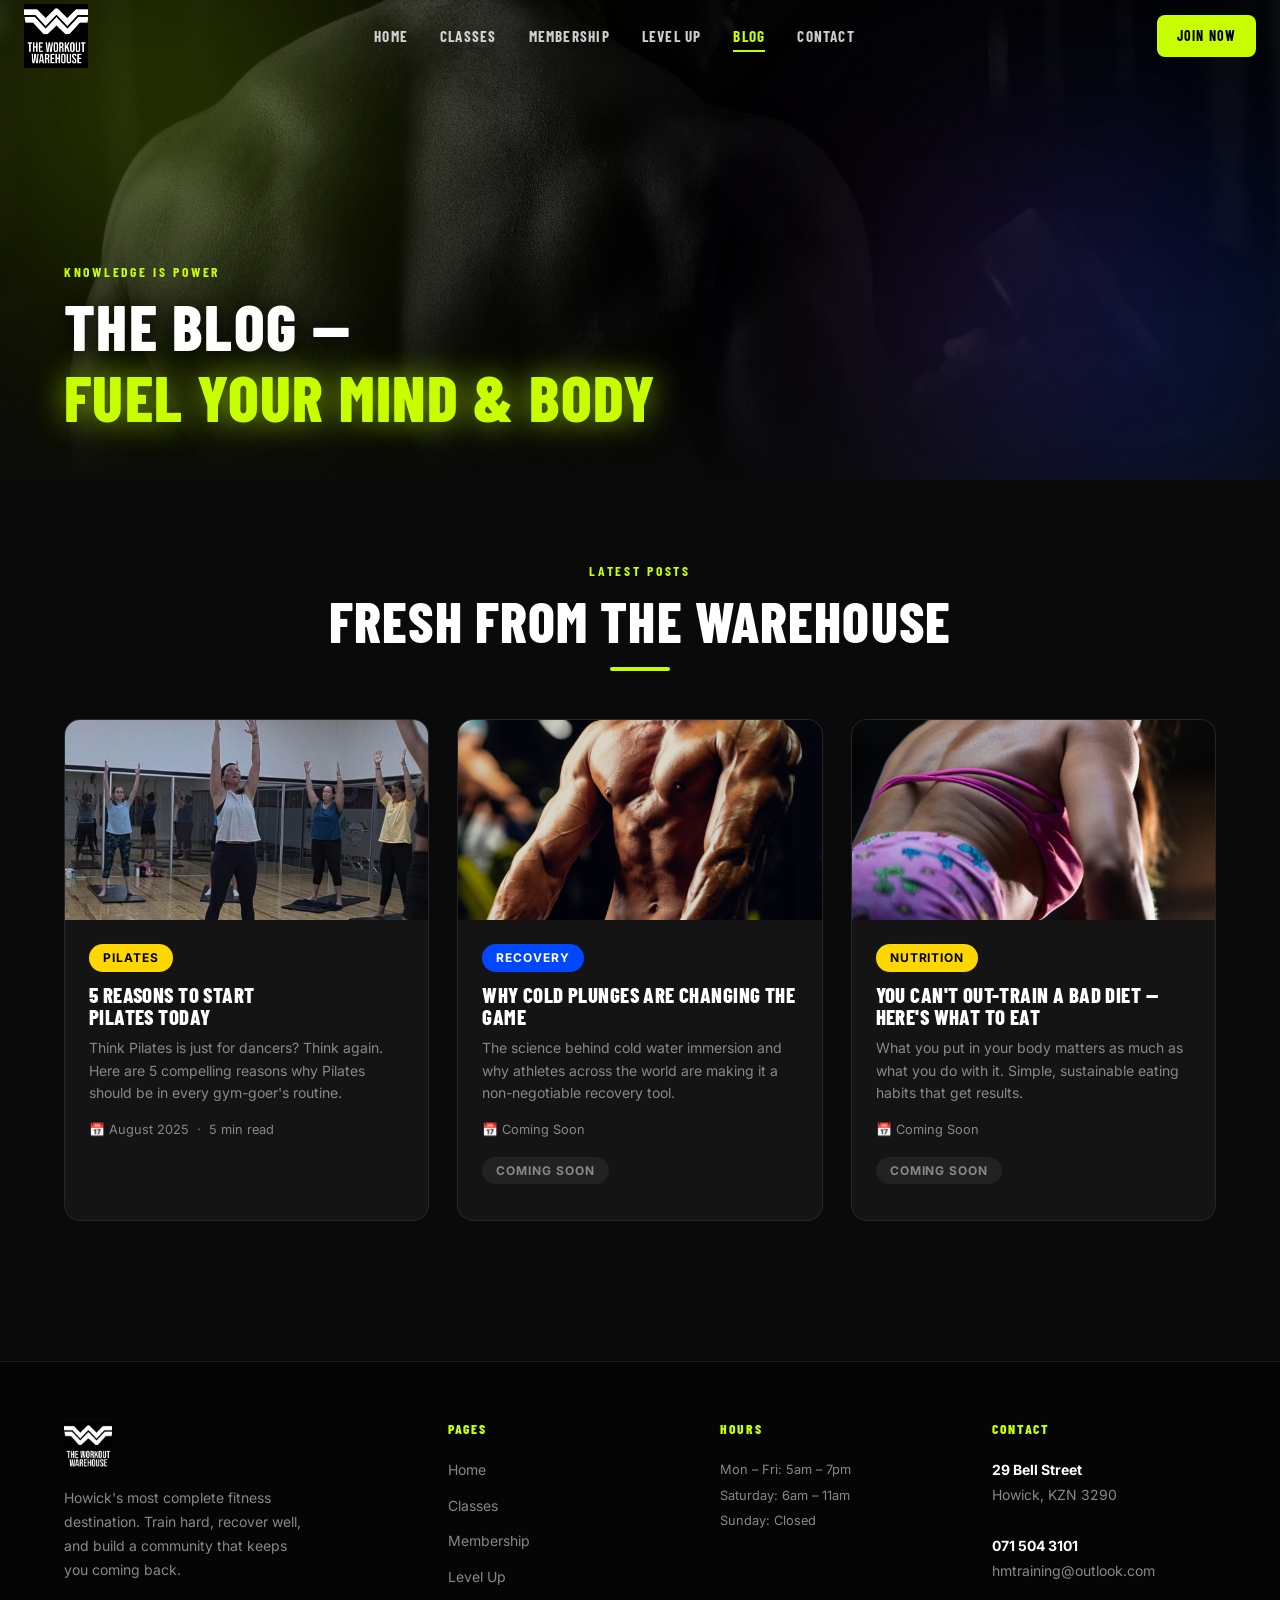
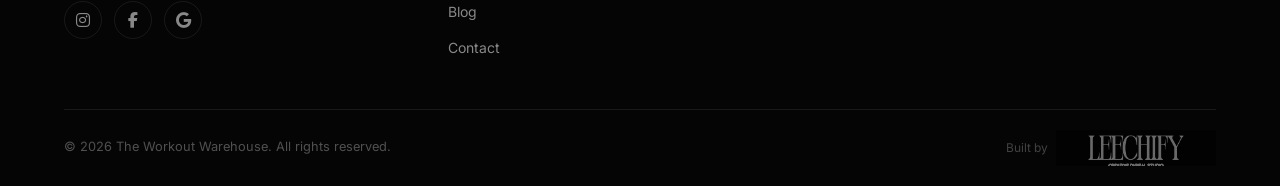
==== blog.html @ 7a6e1d3c "initil commit" ====
<!DOCTYPE html>
<html lang="en">
<head>
  <meta charset="UTF-8" />
  <meta name="viewport" content="width=device-width, initial-scale=1.0" />
  <title>Blog — The Workout Warehouse</title>
  <meta name="description" content="Fitness tips, training advice, and inspiration from The Workout Warehouse team in Howick, KZN." />
  <link rel="stylesheet" href="css/styles.css" />
  <link rel="stylesheet" href="https://cdnjs.cloudflare.com/ajax/libs/font-awesome/6.5.0/css/all.min.css" />
  <link rel="icon" type="image/png" href="Logo.png" />
</head>
<body>

  <!-- ========== HEADER ========== -->
  <header class="site-header" id="site-header">
    <a href="index.html" class="header-logo">
      <img src="Logo.png" alt="The Workout Warehouse" />
    </a>
    <nav class="nav-links">
      <a href="index.html">Home</a>
      <a href="classes.html">Classes</a>
      <a href="membership.html">Membership</a>
      <a href="levelup.html">Level Up</a>
      <a href="blog.html">Blog</a>
      <a href="contact.html">Contact</a>
    </nav>
    <a href="membership.html" class="btn btn-primary btn-sm header-cta">Join Now</a>
    <button class="hamburger" aria-label="Toggle menu">
      <span></span><span></span><span></span>
    </button>
  </header>

  <nav class="mobile-nav">
    <a href="index.html">Home</a>
    <a href="classes.html">Classes</a>
    <a href="membership.html">Membership</a>
    <a href="levelup.html">Level Up</a>
    <a href="blog.html">Blog</a>
    <a href="contact.html">Contact</a>
    <a href="membership.html" class="btn btn-primary">Join Now</a>
  </nav>

  <main>

    <!-- ========== PAGE HERO ========== -->
    <section class="page-hero">
      <div class="hero-bg" style="background-image: url('Gym1.jpg');"></div>
      <div class="hero-overlay"></div>
      <div class="hero-blob hero-blob-1"></div>
      <div class="hero-blob hero-blob-2"></div>
      <div class="hero-blob hero-blob-3"></div>
      <div class="page-hero-content">
        <p class="eyebrow">Knowledge is Power</p>
        <h1>The Blog —<br><span class="neon-text">Fuel Your Mind &amp; Body</span></h1>
      </div>
    </section>

    <!-- ========== BLOG POST LISTING ========== -->
    <section class="section-pad" style="background: var(--bg);">
      <div class="container">
        <div class="section-header reveal">
          <p class="eyebrow">Latest Posts</p>
          <h2>Fresh from the Warehouse</h2>
          <div class="divider divider-center"></div>
        </div>

        <div class="blog-grid">
          <!-- Post 1 — featured (full article on this page) -->
          <div class="blog-card reveal reveal-delay-1" style="grid-column: span 1;">
            <img src="Pilates1.jpeg" alt="5 Reasons to Start Pilates" loading="lazy" />
            <div class="blog-card-body">
              <span class="tag tag-gold">Pilates</span>
              <h3>5 Reasons to Start<br>Pilates Today</h3>
              <p>Think Pilates is just for dancers? Think again. Here are 5 compelling reasons why Pilates should be in every gym-goer's routine.</p>
              <div class="blog-card-meta">
                <span>📅 August 2025</span>
                <span>·</span>
                <span>5 min read</span>
              </div>
            </div>
          </div>

          <!-- Placeholder post 2 -->
          <div class="blog-card reveal reveal-delay-2">
            <img src="Gym3.jpg" alt="Recovery tips" loading="lazy" />
            <div class="blog-card-body">
              <span class="tag tag-blue">Recovery</span>
              <h3>Why Cold Plunges Are Changing the Game</h3>
              <p>The science behind cold water immersion and why athletes across the world are making it a non-negotiable recovery tool.</p>
              <div class="blog-card-meta">
                <span>📅 Coming Soon</span>
              </div>
              <span class="tag" style="background: rgba(255,255,255,0.06); color: var(--muted); margin-top: 16px; display: inline-block;">Coming Soon</span>
            </div>
          </div>

          <!-- Placeholder post 3 -->
          <div class="blog-card reveal reveal-delay-3">
            <img src="Gym5.jpg" alt="Nutrition tips" loading="lazy" />
            <div class="blog-card-body">
              <span class="tag tag-gold">Nutrition</span>
              <h3>You Can't Out-Train a Bad Diet — Here's What to Eat</h3>
              <p>What you put in your body matters as much as what you do with it. Simple, sustainable eating habits that get results.</p>
              <div class="blog-card-meta">
                <span>📅 Coming Soon</span>
              </div>
              <span class="tag" style="background: rgba(255,255,255,0.06); color: var(--muted); margin-top: 16px; display: inline-block;">Coming Soon</span>
            </div>
          </div>
        </div>
      </div>
    </section>


  </main>

  <!-- ========== FOOTER ========== -->
  <footer class="site-footer">
    <div class="container">
      <div class="footer-grid">
        <div class="footer-brand">
          <img src="Logo.png" alt="The Workout Warehouse" />
          <p>Howick's most complete fitness destination. Train hard, recover well, and build a community that keeps you coming back.</p>
          <div class="footer-social">
            <a href="https://www.instagram.com/the.workout.warehouse" target="_blank" rel="noopener" aria-label="Instagram"><i class="fa-brands fa-instagram"></i></a>
            <a href="https://www.facebook.com/share/1EjubJLeHB/" target="_blank" rel="noopener" aria-label="Facebook"><i class="fa-brands fa-facebook-f"></i></a>
            <a href="https://share.google/mesvVrDXHMTG3f7lh" target="_blank" rel="noopener" aria-label="Google"><i class="fa-brands fa-google"></i></a>
          </div>
        </div>
        <div class="footer-col">
          <h4>Pages</h4>
          <ul>
            <li><a href="index.html">Home</a></li>
            <li><a href="classes.html">Classes</a></li>
            <li><a href="membership.html">Membership</a></li>
            <li><a href="levelup.html">Level Up</a></li>
            <li><a href="blog.html">Blog</a></li>
            <li><a href="contact.html">Contact</a></li>
          </ul>
        </div>
        <div class="footer-col">
          <h4>Hours</h4>
          <address style="font-size: 0.8rem; color: var(--muted); line-height: 2;">
            Mon – Fri: 5am – 7pm<br>
            Saturday: 6am – 11am<br>
            Sunday: Closed
          </address>
        </div>
        <div class="footer-col">
          <h4>Contact</h4>
          <address>
            <strong>29 Bell Street</strong><br>
            Howick, KZN 3290<br><br>
            <strong><a href="tel:0715043101">071 504 3101</a></strong><br>
            <a href="mailto:hmtraining@outlook.com">hmtraining@outlook.com</a>
          </address>
        </div>
      </div>
      <div class="footer-bottom">
        <p>© 2026 The Workout Warehouse. All rights reserved.</p>
        <a href="https://leechify.com" target="_blank" rel="noopener" style="display: flex; align-items: center; gap: 8px; opacity: 0.4; transition: opacity 0.3s;" onmouseover="this.style.opacity=0.8" onmouseout="this.style.opacity=0.4"><span style="font-size: 0.75rem; color: rgba(255,255,255,0.6); font-family: var(--font-body);">Built by</span><img src="leechify-logo.webp" alt="Leechify" style="height: 36px; width: 160px; object-fit: cover; object-position: center 47%; filter: saturate(0) brightness(5);" /></a>
      </div>
    </div>
  </footer>

  <script src="js/main.js"></script>
</body>
</html>
---- css/styles.css ----
/* ============================================================
   THE WORKOUT WAREHOUSE — Global Stylesheet
   ============================================================ */

/* ---------- Google Fonts ---------- */
@import url('https://fonts.googleapis.com/css2?family=Barlow+Condensed:wght@400;600;700;800;900&family=Inter:wght@300;400;500;600;700&display=swap');

/* ---------- CSS Variables ---------- */
:root {
  --bg:           #0A0A0A;
  --bg-card:      #141414;
  --bg-section:   #111111;
  --neon-green:   #C8FF00;
  --neon-blue:    #0047FF;
  --neon-gold:    #FFD700;
  --white:        #FFFFFF;
  --muted:        #888888;
  --border:       rgba(255,255,255,0.08);
  --border-neon:  rgba(200,255,0,0.3);

  --font-head:    'Barlow Condensed', sans-serif;
  --font-body:    'Inter', sans-serif;

  --radius:       8px;
  --radius-lg:    16px;
  --transition:   0.3s ease;
  --shadow:       0 4px 30px rgba(0,0,0,0.5);
  --shadow-neon:  0 0 20px rgba(200,255,0,0.2);
}

/* ---------- Reset ---------- */
*, *::before, *::after { box-sizing: border-box; margin: 0; padding: 0; }
html { scroll-behavior: smooth; font-size: 16px; }
body {
  background-color: var(--bg);
  color: var(--white);
  font-family: var(--font-body);
  line-height: 1.6;
  overflow-x: hidden;
}
img { display: block; max-width: 100%; height: auto; }
a { color: inherit; text-decoration: none; }
ul { list-style: none; }
button { cursor: pointer; border: none; background: none; font-family: inherit; }

/* ---------- Typography ---------- */
h1, h2, h3, h4, h5 {
  font-family: var(--font-head);
  font-weight: 800;
  line-height: 1.1;
  text-transform: uppercase;
  letter-spacing: 0.02em;
}
h1 { font-size: clamp(2.5rem, 7vw, 5.5rem); }
h2 { font-size: clamp(2rem, 5vw, 3.5rem); }
h3 { font-size: clamp(1.4rem, 3vw, 2rem); }
h4 { font-size: 1.2rem; }
p { font-size: 1rem; color: rgba(255,255,255,0.85); }

/* ---------- Utility Classes ---------- */
.container {
  max-width: 1200px;
  margin: 0 auto;
  padding: 0 24px;
}
.section-pad { padding: 80px 0; }
.section-pad-sm { padding: 48px 0; }

.neon-text  { color: var(--neon-green); }
.blue-text  { color: var(--neon-blue); }
.gold-text  { color: var(--neon-gold); }
.muted-text { color: var(--muted); }

.tag {
  display: inline-block;
  padding: 4px 14px;
  border-radius: 100px;
  font-size: 0.75rem;
  font-weight: 700;
  text-transform: uppercase;
  letter-spacing: 0.08em;
}
.tag-neon  { background: var(--neon-green); color: #000; }
.tag-blue  { background: var(--neon-blue);  color: #fff; }
.tag-gold  { background: var(--neon-gold);  color: #000; }

.divider {
  width: 60px;
  height: 4px;
  background: var(--neon-green);
  margin: 16px 0 24px;
  border-radius: 2px;
}
.divider-center { margin: 16px auto 24px; }
.divider-blue  { background: var(--neon-blue); }
.divider-gold  { background: var(--neon-gold); }

/* ---------- Buttons ---------- */
.btn {
  display: inline-flex;
  align-items: center;
  gap: 8px;
  padding: 14px 32px;
  border-radius: var(--radius);
  font-family: var(--font-head);
  font-weight: 700;
  font-size: 1rem;
  text-transform: uppercase;
  letter-spacing: 0.08em;
  transition: var(--transition);
  position: relative;
  overflow: hidden;
}
.btn::after {
  content: '';
  position: absolute;
  inset: 0;
  background: rgba(255,255,255,0.1);
  opacity: 0;
  transition: var(--transition);
}
.btn:hover::after { opacity: 1; }

.btn-primary {
  background: var(--neon-green);
  color: #000;
}
.btn-primary:hover { box-shadow: 0 0 24px rgba(200,255,0,0.5); transform: translateY(-2px); }

.btn-outline {
  background: transparent;
  color: var(--neon-green);
  border: 2px solid var(--neon-green);
}
.btn-outline:hover { background: var(--neon-green); color: #000; }

.btn-blue {
  background: var(--neon-blue);
  color: #fff;
}
.btn-blue:hover { box-shadow: 0 0 24px rgba(0,71,255,0.5); transform: translateY(-2px); }

.btn-gold {
  background: var(--neon-gold);
  color: #000;
}
.btn-gold:hover { box-shadow: 0 0 24px rgba(255,215,0,0.5); transform: translateY(-2px); }

.btn-white {
  background: var(--white);
  color: #000;
}
.btn-white:hover { background: #eee; transform: translateY(-2px); }

.btn-sm { padding: 10px 20px; font-size: 0.875rem; }
.btn-lg { padding: 18px 42px; font-size: 1.15rem; }

/* ---------- Section Headers ---------- */
.section-header { text-align: center; margin-bottom: 48px; }
.section-header .eyebrow {
  font-family: var(--font-head);
  font-size: 0.85rem;
  font-weight: 700;
  letter-spacing: 0.2em;
  text-transform: uppercase;
  color: var(--neon-green);
  margin-bottom: 8px;
}
.section-header h2 { margin-bottom: 12px; }
.section-header p { color: var(--muted); max-width: 560px; margin: 0 auto; }

/* ============================================================
   HEADER / NAVIGATION
   ============================================================ */
.site-header {
  position: fixed;
  top: 0;
  left: 0;
  right: 0;
  z-index: 1000;
  padding: 0 24px;
  height: 72px;
  display: flex;
  align-items: center;
  justify-content: space-between;
  transition: background var(--transition), backdrop-filter var(--transition), box-shadow var(--transition);
}
.site-header.scrolled {
  background: rgba(10,10,10,0.92);
  backdrop-filter: blur(20px);
  box-shadow: 0 1px 0 var(--border);
}

.header-logo {
  display: flex;
  align-items: center;
  gap: 10px;
}
.header-logo img {
  height: 64px;
  width: auto;
  filter: invert(0); /* logo is already white on transparent */
}

.nav-links {
  display: flex;
  align-items: center;
  gap: 32px;
}
.nav-links a {
  font-family: var(--font-head);
  font-weight: 700;
  font-size: 0.95rem;
  letter-spacing: 0.08em;
  text-transform: uppercase;
  color: rgba(255,255,255,0.8);
  position: relative;
  transition: color var(--transition);
}
.nav-links a::after {
  content: '';
  position: absolute;
  bottom: -4px;
  left: 0;
  right: 0;
  height: 2px;
  background: var(--neon-green);
  transform: scaleX(0);
  transform-origin: left;
  transition: transform var(--transition);
}
.nav-links a:hover,
.nav-links a.active { color: var(--neon-green); }
.nav-links a:hover::after,
.nav-links a.active::after { transform: scaleX(1); }

.header-cta { margin-left: 16px; }

/* Hamburger */
.hamburger {
  display: none;
  flex-direction: column;
  gap: 5px;
  padding: 6px;
  cursor: pointer;
}
.hamburger span {
  display: block;
  width: 24px;
  height: 2px;
  background: var(--white);
  border-radius: 2px;
  transition: var(--transition);
}
.hamburger.open span:nth-child(1) { transform: translateY(7px) rotate(45deg); }
.hamburger.open span:nth-child(2) { opacity: 0; }
.hamburger.open span:nth-child(3) { transform: translateY(-7px) rotate(-45deg); }

/* Mobile Nav Drawer */
.mobile-nav {
  display: none;
  position: fixed;
  top: 72px;
  left: 0;
  right: 0;
  background: rgba(10,10,10,0.98);
  backdrop-filter: blur(20px);
  padding: 24px;
  flex-direction: column;
  gap: 0;
  z-index: 999;
  border-top: 1px solid var(--border);
  transform: translateY(-10px);
  opacity: 0;
  pointer-events: none;
  transition: transform var(--transition), opacity var(--transition);
}
.mobile-nav.open {
  display: flex;
  transform: translateY(0);
  opacity: 1;
  pointer-events: all;
}
.mobile-nav a {
  font-family: var(--font-head);
  font-weight: 700;
  font-size: 1.4rem;
  letter-spacing: 0.05em;
  text-transform: uppercase;
  padding: 14px 0;
  border-bottom: 1px solid var(--border);
  color: rgba(255,255,255,0.85);
  transition: color var(--transition);
}
.mobile-nav a:hover { color: var(--neon-green); }
.mobile-nav .btn { margin-top: 20px; text-align: center; justify-content: center; }

/* ============================================================
   HERO SECTIONS
   ============================================================ */
.hero {
  position: relative;
  width: 100%;
  min-height: 100vh;
  display: flex;
  align-items: center;
  justify-content: center;
  text-align: center;
  overflow: hidden;
}
.hero-bg {
  position: absolute;
  inset: 0;
  background-size: cover;
  background-position: center;
  background-repeat: no-repeat;
  transform: scale(1.05);
  transition: transform 8s ease;
}
.hero.loaded .hero-bg { transform: scale(1); }

.hero-video {
  position: absolute;
  inset: 0;
  width: 100%;
  height: 100%;
  object-fit: cover;
  object-position: center;
}
.hero-overlay {
  position: absolute;
  inset: 0;
  background: linear-gradient(
    to bottom,
    rgba(0,0,0,0.65) 0%,
    rgba(0,0,0,0.5) 50%,
    rgba(10,10,10,0.95) 100%
  );
}
.hero-content {
  position: relative;
  z-index: 2;
  padding: 120px 24px 80px;
  max-width: 900px;
}
.hero-logo {
  width: 120px;
  margin: 0 auto 24px;
  filter: brightness(0) invert(1);
}
.hero-content h1 {
  margin-bottom: 16px;
  text-shadow: 0 2px 20px rgba(0,0,0,0.8);
}
.hero-content h1 .highlight {
  color: var(--neon-green);
  position: relative;
}
.hero-content p.lead {
  font-size: 1.15rem;
  color: rgba(255,255,255,0.75);
  max-width: 520px;
  margin: 0 auto 36px;
}
.hero-btns {
  display: flex;
  gap: 16px;
  justify-content: center;
  flex-wrap: wrap;
}

/* Page hero (shorter, for inner pages) */
.page-hero {
  position: relative;
  min-height: 480px;
  display: flex;
  align-items: flex-end;
  overflow: hidden;
}
.page-hero .hero-bg { transform: none; }
.page-hero .hero-overlay {
  background: linear-gradient(to top, rgba(10,10,10,1) 0%, rgba(0,0,0,0.75) 50%, rgba(0,0,0,0.6) 100%);
}
.page-hero-content {
  position: relative;
  z-index: 2;
  padding: 96px 24px 48px;
  width: 100%;
  max-width: 1200px;
  margin: 0 auto;
}
.page-hero-content .eyebrow {
  font-family: var(--font-head);
  font-size: 0.85rem;
  font-weight: 700;
  letter-spacing: 0.2em;
  text-transform: uppercase;
  color: var(--neon-green);
  margin-bottom: 8px;
}
.page-hero-content h1 { font-size: clamp(2.2rem, 6vw, 4rem); text-shadow: 0 2px 20px rgba(0,0,0,0.8); }
.page-hero-content h1 .neon-text { text-shadow: 0 0 30px rgba(200,255,0,0.6), 0 0 80px rgba(200,255,0,0.2); }

/* ============================================================
   CARDS
   ============================================================ */
.card {
  background: var(--bg-card);
  border: 1px solid var(--border);
  border-radius: var(--radius-lg);
  overflow: hidden;
  transition: transform var(--transition), box-shadow var(--transition), border-color var(--transition);
}
.card:hover {
  transform: translateY(-6px);
  box-shadow: var(--shadow);
  border-color: rgba(200,255,0,0.2);
}
.card-body { padding: 24px; }
.card-img { width: 100%; height: 220px; object-fit: cover; }
.card-img-tall { height: 300px; }

/* ============================================================
   OFFER GRID (Home — What We Offer)
   ============================================================ */
.offer-grid {
  display: grid;
  grid-template-columns: repeat(3, 1fr);
  gap: 20px;
}
.offer-card {
  background: var(--bg-card);
  border: 1px solid var(--border);
  border-radius: var(--radius-lg);
  padding: 32px 24px;
  text-align: center;
  transition: var(--transition);
  position: relative;
  overflow: hidden;
}
.offer-card::before {
  content: '';
  position: absolute;
  bottom: 0; left: 0; right: 0;
  height: 3px;
  background: var(--neon-green);
  transform: scaleX(0);
  transition: transform var(--transition);
}
.offer-card:hover { transform: translateY(-6px); border-color: var(--border-neon); box-shadow: var(--shadow-neon); }
.offer-card:hover::before { transform: scaleX(1); }
.offer-icon {
  font-size: 2rem;
  width: 72px;
  height: 72px;
  border-radius: 50%;
  display: flex;
  align-items: center;
  justify-content: center;
  margin: 0 auto 20px;
  line-height: 1;
}
.offer-card h3 {
  font-size: 1.3rem;
  margin-bottom: 8px;
}
.offer-card p {
  font-size: 0.875rem;
  color: var(--muted);
}

/* ============================================================
   RECOVERY ZONE
   ============================================================ */
.recovery-section {
  background: var(--bg-section);
  position: relative;
  overflow: hidden;
}
.recovery-section::before {
  content: '';
  position: absolute;
  top: -100px; right: -100px;
  width: 400px; height: 400px;
  background: radial-gradient(circle, rgba(0,71,255,0.08) 0%, transparent 70%);
  pointer-events: none;
}
.recovery-grid {
  display: grid;
  grid-template-columns: 1fr 1fr;
  gap: 60px;
  align-items: center;
}
.recovery-images {
  display: grid;
  grid-template-columns: 1fr 1fr;
  grid-template-rows: 200px 200px;
  gap: 12px;
}
.recovery-images img {
  width: 100%;
  height: 100%;
  object-fit: cover;
  border-radius: var(--radius);
}
.recovery-images img:first-child {
  grid-column: 1 / -1;
  height: 220px;
}
.recovery-copy .eyebrow {
  font-family: var(--font-head);
  font-size: 0.85rem;
  font-weight: 700;
  letter-spacing: 0.2em;
  text-transform: uppercase;
  color: var(--neon-blue);
  margin-bottom: 8px;
}
.recovery-features {
  display: grid;
  grid-template-columns: 1fr 1fr;
  gap: 16px;
  margin: 24px 0;
}
.recovery-feature {
  background: rgba(255,255,255,0.04);
  border: 1px solid var(--border);
  border-radius: var(--radius);
  padding: 20px;
}
.recovery-feature .icon { font-size: 1.8rem; margin-bottom: 8px; }
.recovery-feature h4 { font-size: 1rem; margin-bottom: 4px; }
.recovery-feature p { font-size: 0.85rem; color: var(--muted); }
.recovery-price {
  display: inline-flex;
  align-items: center;
  gap: 12px;
  background: rgba(0,71,255,0.12);
  border: 1px solid rgba(0,71,255,0.3);
  border-radius: var(--radius);
  padding: 16px 24px;
  margin-bottom: 24px;
}
.recovery-price .amount {
  font-family: var(--font-head);
  font-size: 2rem;
  font-weight: 900;
  color: var(--neon-blue);
}
.recovery-price .label { font-size: 0.875rem; color: var(--muted); }

/* ============================================================
   CHALLENGE BANNER
   ============================================================ */
.challenge-banner {
  background: var(--neon-green);
  position: relative;
  overflow: hidden;
  padding: 40px 24px;
}
.challenge-banner::before {
  content: '';
  position: absolute;
  inset: 0;
  background: url('../Challenge1.png') center/cover no-repeat;
  opacity: 0.08;
}
.challenge-banner-inner {
  position: relative;
  z-index: 1;
  max-width: 1200px;
  margin: 0 auto;
  display: flex;
  align-items: center;
  justify-content: space-between;
  gap: 24px;
  flex-wrap: wrap;
}
.challenge-banner-text h2 {
  color: #000;
  font-size: clamp(1.8rem, 4vw, 2.8rem);
  margin-bottom: 4px;
}
.challenge-banner-text p {
  color: rgba(0,0,0,0.7);
  font-size: 1rem;
}

/* ============================================================
   COMMUNITY GALLERY (Carousel / Marquee)
   ============================================================ */
.community-section { overflow: hidden; }
.carousel-track-wrap { overflow: hidden; position: relative; }
.carousel-track {
  display: flex;
  gap: 16px;
  width: max-content;
  animation: marquee 30s linear infinite;
}
.carousel-track:hover { animation-play-state: paused; }
@keyframes marquee {
  0%   { transform: translateX(0); }
  100% { transform: translateX(-50%); }
}
.carousel-item {
  width: 340px;
  height: 260px;
  border-radius: var(--radius-lg);
  overflow: hidden;
  flex-shrink: 0;
}
.carousel-item img {
  width: 100%;
  height: 100%;
  object-fit: cover;
  transition: transform 0.5s ease;
}
.carousel-item:hover img { transform: scale(1.05); }

/* ============================================================
   CAR WASH SECTION
   ============================================================ */
.carwash-section { background: var(--bg-section); }
.carwash-grid {
  display: grid;
  grid-template-columns: 1fr 1fr;
  gap: 60px;
  align-items: start;
}
.carwash-images {
  display: flex;
  flex-direction: column;
  gap: 10px;
}
.carwash-images img {
  width: 100%;
  height: 210px;
  object-fit: cover;
  border-radius: var(--radius);
}
.carwash-images img:nth-child(1) {
  object-position: center 40%;
}
.carwash-images img:nth-child(2) {
  object-position: center 40%;
}
.carwash-images img:nth-child(4) {
  object-position: center 35%;
}
.carwash-copy .eyebrow {
  font-family: var(--font-head);
  font-size: 0.85rem;
  font-weight: 700;
  letter-spacing: 0.2em;
  text-transform: uppercase;
  color: var(--neon-green);
  margin-bottom: 8px;
}
.carwash-checklist {
  margin: 20px 0;
  display: flex;
  flex-direction: column;
  gap: 10px;
}
.carwash-checklist li {
  display: flex;
  align-items: center;
  gap: 10px;
  font-size: 0.95rem;
}
.carwash-checklist li::before {
  content: '✅';
  font-size: 1rem;
}
.carwash-price-table {
  background: rgba(255,255,255,0.04);
  border: 1px solid var(--border);
  border-radius: var(--radius);
  overflow: hidden;
  margin: 20px 0;
}
.carwash-price-table table {
  width: 100%;
  border-collapse: collapse;
}
.carwash-price-table th {
  background: rgba(200,255,0,0.1);
  color: var(--neon-green);
  font-family: var(--font-head);
  font-size: 0.8rem;
  letter-spacing: 0.1em;
  text-transform: uppercase;
  padding: 10px 14px;
  text-align: left;
  border-bottom: 1px solid var(--border);
}
.carwash-price-table td {
  padding: 10px 14px;
  font-size: 0.9rem;
  border-bottom: 1px solid var(--border);
  color: rgba(255,255,255,0.85);
}
.carwash-price-table tr:last-child td { border-bottom: none; }
.carwash-price-table td:not(:first-child) {
  color: var(--neon-green);
  font-weight: 700;
  font-family: var(--font-head);
}
.carwash-contact {
  display: flex;
  align-items: center;
  gap: 10px;
  margin-top: 20px;
  font-size: 0.95rem;
  color: var(--muted);
}
.carwash-contact strong { color: var(--white); }

/* ============================================================
   FITCHEF & COFFEE
   ============================================================ */
.extras-grid {
  display: grid;
  grid-template-columns: 1fr 1fr;
  gap: 32px;
}
.extra-card {
  background: var(--bg-card);
  border: 1px solid var(--border);
  border-radius: var(--radius-lg);
  overflow: hidden;
  transition: var(--transition);
}
.extra-card:hover { transform: translateY(-4px); box-shadow: var(--shadow); }
.extra-card-images {
  display: grid;
  grid-template-columns: 1fr 1fr;
  height: 200px;
  gap: 2px;
}
.extra-card-images img {
  width: 100%;
  height: 100%;
  object-fit: cover;
}
.extra-card-images.single img {
  grid-column: 1/-1;
}
.extra-card-body { padding: 28px; }
.extra-card-body .eyebrow {
  font-family: var(--font-head);
  font-size: 0.8rem;
  font-weight: 700;
  letter-spacing: 0.15em;
  text-transform: uppercase;
  color: var(--neon-gold);
  margin-bottom: 6px;
}
.extra-card-body h3 { margin-bottom: 12px; }
.extra-card-body p { font-size: 0.9rem; color: var(--muted); line-height: 1.65; }
.extra-checklist {
  margin: 16px 0;
  display: flex;
  flex-direction: column;
  gap: 8px;
}
.extra-checklist li {
  font-size: 0.875rem;
  color: rgba(255,255,255,0.75);
  padding-left: 20px;
  position: relative;
}
.extra-checklist li::before {
  content: '✔️';
  position: absolute;
  left: 0;
  font-size: 0.75rem;
}

/* ============================================================
   MERCH SECTION
   ============================================================ */
.merch-section { background: var(--bg-section); }
.merch-grid {
  display: grid;
  grid-template-columns: repeat(3, 1fr);
  gap: 20px;
  margin-bottom: 32px;
}
.merch-img {
  border-radius: var(--radius-lg);
  overflow: hidden;
  aspect-ratio: 1;
}
.merch-img img {
  width: 100%;
  height: 100%;
  object-fit: cover;
  transition: transform 0.5s ease;
}
.merch-img:hover img { transform: scale(1.06); }
.merch-copy { text-align: center; max-width: 600px; margin: 0 auto; }
.merch-copy p { color: var(--muted); margin-bottom: 24px; }

/* ============================================================
   REVIEWS
   ============================================================ */
.reviews-section { background: var(--bg); }
.reviews-grid {
  display: grid;
  grid-template-columns: repeat(3, 1fr);
  gap: 24px;
}
.review-card {
  background: var(--bg-card);
  border: 1px solid var(--border);
  border-radius: var(--radius-lg);
  padding: 28px;
  transition: var(--transition);
}
.review-card:hover { transform: translateY(-4px); border-color: rgba(200,255,0,0.2); }
.review-stars {
  color: var(--neon-gold);
  font-size: 1rem;
  margin-bottom: 12px;
  letter-spacing: 2px;
}
.review-text {
  font-size: 0.95rem;
  color: rgba(255,255,255,0.8);
  line-height: 1.7;
  margin-bottom: 20px;
  font-style: italic;
}
.review-author {
  display: flex;
  align-items: center;
  gap: 12px;
}
.review-avatar {
  width: 40px;
  height: 40px;
  border-radius: 50%;
  background: var(--neon-green);
  display: flex;
  align-items: center;
  justify-content: center;
  font-family: var(--font-head);
  font-weight: 900;
  color: #000;
  font-size: 1rem;
  flex-shrink: 0;
}
.review-name { font-weight: 600; font-size: 0.9rem; }
.review-role { font-size: 0.8rem; color: var(--muted); }

/* ============================================================
   HOURS + CONTACT STRIP
   ============================================================ */
.hours-strip {
  background: var(--bg-card);
  border-top: 1px solid var(--border);
  border-bottom: 1px solid var(--border);
}
.hours-strip-inner {
  display: grid;
  grid-template-columns: 1fr 1fr;
  gap: 60px;
  align-items: center;
  padding: 48px 0;
}
.hours-table { width: 100%; border-collapse: collapse; }
.hours-table tr { border-bottom: 1px solid var(--border); }
.hours-table tr:last-child { border-bottom: none; }
.hours-table td {
  padding: 10px 0;
  font-size: 0.9rem;
}
.hours-table td:first-child { color: var(--muted); }
.hours-table td:last-child { color: var(--white); font-weight: 600; text-align: right; }
.hours-table .closed { color: rgba(255,255,255,0.35) !important; }
.hours-table tr.today td { color: var(--neon-green); }
.contact-info { display: flex; flex-direction: column; gap: 16px; }
.contact-item {
  display: flex;
  align-items: flex-start;
  gap: 14px;
}
.contact-item .icon {
  font-size: 1.2rem;
  margin-top: 2px;
  flex-shrink: 0;
}
.contact-item p { font-size: 0.95rem; color: rgba(255,255,255,0.8); }
.contact-item strong { color: var(--white); display: block; }

/* ============================================================
   FOOTER
   ============================================================ */
.site-footer {
  background: #050505;
  border-top: 1px solid var(--border);
  padding: 60px 0 0;
}
.footer-grid {
  display: grid;
  grid-template-columns: 1.5fr 1fr 1fr 1fr;
  gap: 48px;
  padding-bottom: 48px;
  border-bottom: 1px solid var(--border);
}
.footer-brand img {
  height: 48px;
  margin-bottom: 16px;
}
.footer-brand p {
  font-size: 0.875rem;
  color: var(--muted);
  line-height: 1.7;
  max-width: 240px;
}
.footer-social {
  display: flex;
  gap: 12px;
  margin-top: 20px;
}
.footer-social a {
  width: 38px;
  height: 38px;
  border: 1px solid var(--border);
  border-radius: 50%;
  display: flex;
  align-items: center;
  justify-content: center;
  font-size: 1rem;
  transition: var(--transition);
  color: var(--muted);
}
.footer-social a:hover {
  border-color: var(--neon-green);
  color: var(--neon-green);
  background: rgba(200,255,0,0.08);
}
.footer-col h4 {
  font-size: 0.85rem;
  letter-spacing: 0.12em;
  color: var(--neon-green);
  margin-bottom: 20px;
  text-transform: uppercase;
}
.footer-col ul { display: flex; flex-direction: column; gap: 10px; }
.footer-col ul li a {
  font-size: 0.875rem;
  color: var(--muted);
  transition: color var(--transition);
}
.footer-col ul li a:hover { color: var(--white); }
.footer-col address {
  font-style: normal;
  font-size: 0.875rem;
  color: var(--muted);
  line-height: 1.8;
}
.footer-col address strong { color: var(--white); }
.footer-bottom {
  padding: 20px 0;
  display: flex;
  align-items: center;
  justify-content: space-between;
  gap: 16px;
  flex-wrap: wrap;
}
.footer-bottom p { font-size: 0.8rem; color: rgba(255,255,255,0.3); }

/* ============================================================
   CLASS TIMETABLE
   ============================================================ */
.timetable-wrap {
  overflow-x: auto;
  border-radius: var(--radius-lg);
  border: 1px solid var(--border);
}
.timetable {
  width: 100%;
  border-collapse: collapse;
  min-width: 700px;
}
.timetable th {
  background: rgba(200,255,0,0.07);
  color: var(--neon-green);
  font-family: var(--font-head);
  font-size: 0.85rem;
  letter-spacing: 0.1em;
  text-transform: uppercase;
  padding: 14px 16px;
  text-align: left;
  border-bottom: 1px solid var(--border);
}
.timetable td {
  padding: 14px 16px;
  font-size: 0.875rem;
  border-bottom: 1px solid var(--border);
  vertical-align: top;
  color: rgba(255,255,255,0.8);
}
.timetable tr:last-child td { border-bottom: none; }
.timetable tr:hover td { background: rgba(255,255,255,0.02); }
.timetable td:first-child {
  font-family: var(--font-head);
  font-weight: 700;
  font-size: 1rem;
  color: var(--white);
  white-space: nowrap;
}
.class-chip {
  display: inline-block;
  padding: 4px 10px;
  border-radius: 4px;
  font-size: 0.75rem;
  font-weight: 700;
  font-family: var(--font-head);
  letter-spacing: 0.05em;
  text-transform: uppercase;
  margin: 2px 0;
}
.chip-green  { background: rgba(200,255,0,0.15);  color: var(--neon-green); }
.chip-blue   { background: rgba(0,71,255,0.15);   color: #6699ff; }
.chip-gold   { background: rgba(255,215,0,0.15);  color: var(--neon-gold); }
.chip-white  { background: rgba(255,255,255,0.08); color: var(--white); }
.class-time  { font-size: 0.75rem; color: var(--muted); display: block; }

/* Class Spotlights */
.spotlight-grid {
  display: grid;
  grid-template-columns: repeat(3, 1fr);
  gap: 28px;
  margin-top: 60px;
}
.spotlight-card {
  background: var(--bg-card);
  border: 1px solid var(--border);
  border-radius: var(--radius-lg);
  overflow: hidden;
}
.spotlight-images {
  display: grid;
  grid-template-columns: 1fr 1fr 1fr;
  height: 180px;
  gap: 2px;
}
.spotlight-images img {
  width: 100%;
  height: 100%;
  object-fit: cover;
}
.spotlight-images.two-col {
  grid-template-columns: 1fr 1fr;
}
.spotlight-images.one-col {
  grid-template-columns: 1fr;
}
.spotlight-body { padding: 24px; }
.spotlight-body .tag { margin-bottom: 12px; }
.spotlight-body h3 { margin-bottom: 8px; }
.spotlight-body p { font-size: 0.875rem; color: var(--muted); margin-bottom: 16px; }
.spotlight-times { display: flex; flex-direction: column; gap: 4px; }
.spotlight-times span {
  font-size: 0.8rem;
  color: rgba(255,255,255,0.6);
  font-family: var(--font-head);
  letter-spacing: 0.05em;
}
.spotlight-times span strong { color: var(--neon-green); }

/* Coming Soon */
.coming-soon-strip {
  background: rgba(255,255,255,0.03);
  border: 1px solid var(--border);
  border-radius: var(--radius-lg);
  padding: 32px;
  text-align: center;
  margin-top: 48px;
}
.coming-soon-strip h3 { color: var(--muted); font-size: 1rem; letter-spacing: 0.2em; margin-bottom: 20px; }
.coming-soon-badges {
  display: flex;
  gap: 12px;
  justify-content: center;
  flex-wrap: wrap;
}
.coming-soon-badge {
  padding: 8px 20px;
  border: 1px solid rgba(255,255,255,0.15);
  border-radius: 100px;
  font-family: var(--font-head);
  font-size: 0.9rem;
  font-weight: 700;
  letter-spacing: 0.08em;
  text-transform: uppercase;
  color: rgba(255,255,255,0.4);
}

/* ============================================================
   PRICING / MEMBERSHIP
   ============================================================ */
.pricing-grid {
  display: grid;
  grid-template-columns: repeat(auto-fill, minmax(160px, 1fr));
  gap: 20px;
  margin-bottom: 60px;
}
.price-card {
  background: var(--bg-card);
  border: 1px solid var(--border);
  border-radius: var(--radius-lg);
  padding: 28px 20px;
  text-align: center;
  transition: var(--transition);
}
.price-card:hover { transform: translateY(-6px); border-color: var(--border-neon); box-shadow: var(--shadow-neon); }
.price-card .label {
  font-family: var(--font-head);
  font-size: 0.8rem;
  letter-spacing: 0.15em;
  text-transform: uppercase;
  color: var(--muted);
  margin-bottom: 8px;
}
.price-card .amount {
  font-family: var(--font-head);
  font-size: 2.4rem;
  font-weight: 900;
  color: var(--neon-green);
  line-height: 1;
}
.price-card .suffix {
  font-size: 0.8rem;
  color: var(--muted);
  margin-top: 4px;
}

/* Bundle Table */
.bundle-section { background: var(--bg-section); }
.bundle-table-wrap {
  overflow-x: auto;
  border-radius: var(--radius-lg);
  border: 1px solid var(--border);
}
.bundle-table {
  width: 100%;
  border-collapse: collapse;
  min-width: 500px;
}
.bundle-table th {
  padding: 16px 20px;
  font-family: var(--font-head);
  font-size: 0.85rem;
  letter-spacing: 0.1em;
  text-transform: uppercase;
  text-align: center;
  border-bottom: 1px solid var(--border);
}
.bundle-table th:first-child { text-align: left; color: var(--muted); }
.bundle-table .col-3m  th { color: var(--neon-green); }
.bundle-table .col-6m  th { color: var(--neon-blue); }
.bundle-table .col-1y  th { color: var(--neon-gold); }

.bundle-table .row-label {
  background: rgba(255,255,255,0.03);
}
.bundle-table .row-label td {
  padding: 10px 20px;
  font-family: var(--font-head);
  font-size: 0.8rem;
  font-weight: 700;
  letter-spacing: 0.15em;
  text-transform: uppercase;
  border-bottom: 1px solid var(--border);
}
.bundle-table .row-label.standard td { color: var(--neon-green); }
.bundle-table .row-label.student  td { color: #66ff66; }
.bundle-table .row-label.pension  td { color: var(--neon-blue); }

.bundle-table td {
  padding: 16px 20px;
  border-bottom: 1px solid var(--border);
  text-align: center;
  font-size: 0.9rem;
}
.bundle-table td:first-child { text-align: left; color: var(--muted); }
.bundle-table .price-cell {
  font-family: var(--font-head);
  font-size: 1.4rem;
  font-weight: 900;
  color: var(--white);
}
.bundle-table tr:last-child td { border-bottom: none; }

/* Recovery Add-On */
.recovery-addon {
  display: grid;
  grid-template-columns: 1fr 1fr;
  gap: 60px;
  align-items: center;
  background: var(--bg-card);
  border: 1px solid var(--border);
  border-radius: var(--radius-lg);
  padding: 56px 48px;
  margin-top: 48px;
}
.recovery-addon-image {
  border-radius: var(--radius-lg);
  overflow: hidden;
  height: 420px;
}
.recovery-addon-image img {
  width: 100%;
  height: 100%;
  object-fit: cover;
}
.recovery-addon-content {
  padding: 0;
}
.recovery-addon-content .eyebrow {
  font-family: var(--font-head);
  font-size: 0.85rem;
  font-weight: 700;
  letter-spacing: 0.2em;
  text-transform: uppercase;
  color: var(--neon-blue);
  margin-bottom: 8px;
}
.recovery-addon-content h2 { margin-bottom: 12px; }
.recovery-addon-content p { color: rgba(255,255,255,0.75); margin-bottom: 24px; }
.addon-price-badge {
  display: inline-flex;
  align-items: center;
  gap: 8px;
  background: rgba(0,71,255,0.2);
  border: 1px solid rgba(0,71,255,0.4);
  border-radius: var(--radius);
  padding: 12px 20px;
  margin-bottom: 28px;
}
.addon-price-badge .price {
  font-family: var(--font-head);
  font-size: 1.8rem;
  font-weight: 900;
  color: var(--neon-blue);
}
.addon-price-badge .period { font-size: 0.85rem; color: var(--muted); }

/* ============================================================
   LEVEL UP PAGE (Events & Challenges)
   ============================================================ */
.event-card {
  display: grid;
  grid-template-columns: auto 1fr;
  gap: 40px;
  align-items: start;
  background: var(--bg-card);
  border: 1px solid var(--border);
  border-radius: var(--radius-lg);
  overflow: hidden;
  margin-bottom: 32px;
}
.event-card-image {
  width: 300px;
  flex-shrink: 0;
}
.event-card-image img {
  width: 100%;
  height: 100%;
  object-fit: cover;
  display: block;
}
.event-card-body { padding: 36px 36px 36px 0; }
.event-card-body .tag { margin-bottom: 16px; }
.event-card-body h2 { margin-bottom: 8px; }
.event-card-body .event-date {
  font-family: var(--font-head);
  font-size: 1rem;
  color: var(--neon-green);
  margin-bottom: 16px;
  display: flex;
  align-items: center;
  gap: 8px;
}
.event-card-body p { font-size: 0.95rem; color: var(--muted); margin-bottom: 20px; }
.event-details {
  display: grid;
  grid-template-columns: 1fr 1fr;
  gap: 12px;
  margin-bottom: 24px;
}
.event-detail {
  background: rgba(255,255,255,0.04);
  border: 1px solid var(--border);
  border-radius: var(--radius);
  padding: 14px;
}
.event-detail .label { font-size: 0.75rem; color: var(--muted); text-transform: uppercase; letter-spacing: 0.1em; margin-bottom: 4px; }
.event-detail .value { font-family: var(--font-head); font-size: 1.1rem; font-weight: 700; color: var(--white); }

.challenge-card {
  display: grid;
  grid-template-columns: 1fr auto;
  gap: 40px;
  align-items: start;
  background: var(--bg-card);
  border: 1px solid rgba(0,71,255,0.3);
  border-radius: var(--radius-lg);
  overflow: hidden;
  margin-bottom: 32px;
}
.challenge-card-body { padding: 36px; }
.challenge-card-body .tag { margin-bottom: 16px; }
.challenge-card-body h2 { margin-bottom: 8px; }
.challenge-card-image {
  width: 280px;
  flex-shrink: 0;
}
.challenge-card-image img {
  width: 100%;
  height: 100%;
  object-fit: cover;
}
.challenge-goals {
  display: grid;
  grid-template-columns: 1fr 1fr;
  gap: 12px;
  margin: 20px 0;
}
.challenge-goal {
  background: rgba(0,71,255,0.08);
  border: 1px solid rgba(0,71,255,0.2);
  border-radius: var(--radius);
  padding: 14px;
  text-align: center;
}
.challenge-goal .icon { font-size: 1.5rem; margin-bottom: 6px; }
.challenge-goal p { font-size: 0.8rem; color: rgba(255,255,255,0.7); }

/* ============================================================
   BLOG PAGE
   ============================================================ */
.blog-grid {
  display: grid;
  grid-template-columns: repeat(3, 1fr);
  gap: 28px;
  margin-bottom: 60px;
}
.blog-card {
  background: var(--bg-card);
  border: 1px solid var(--border);
  border-radius: var(--radius-lg);
  overflow: hidden;
  transition: var(--transition);
}
.blog-card:hover { transform: translateY(-6px); box-shadow: var(--shadow); }
.blog-card img { width: 100%; height: 200px; object-fit: cover; }
.blog-card-body { padding: 24px; }
.blog-card-body .tag { margin-bottom: 12px; }
.blog-card-body h3 { font-size: 1.3rem; margin-bottom: 8px; }
.blog-card-body p { font-size: 0.875rem; color: var(--muted); margin-bottom: 16px; }
.blog-card-meta {
  display: flex;
  align-items: center;
  gap: 8px;
  font-size: 0.8rem;
  color: var(--muted);
}

/* Article Content */
.article-wrap {
  max-width: 820px;
  margin: 0 auto;
  padding: 60px 24px 80px;
}
.article-header { margin-bottom: 40px; }
.article-header .tag { margin-bottom: 16px; }
.article-header h1 { font-size: clamp(2rem, 5vw, 3.2rem); margin-bottom: 16px; }
.article-meta {
  display: flex;
  align-items: center;
  gap: 16px;
  font-size: 0.875rem;
  color: var(--muted);
  flex-wrap: wrap;
}
.article-meta span { display: flex; align-items: center; gap: 6px; }
.article-feature-img {
  width: 100%;
  height: 420px;
  object-fit: cover;
  border-radius: var(--radius-lg);
  margin-bottom: 40px;
}
.article-body { font-size: 1.05rem; line-height: 1.8; color: rgba(255,255,255,0.82); }
.article-body h2 {
  font-size: clamp(1.5rem, 3vw, 2rem);
  margin: 40px 0 16px;
  color: var(--white);
}
.article-body p { margin-bottom: 18px; }
.article-body img {
  width: 100%;
  height: 320px;
  object-fit: cover;
  border-radius: var(--radius);
  margin: 32px 0;
}
.article-body .highlight-box {
  background: rgba(200,255,0,0.06);
  border-left: 4px solid var(--neon-green);
  border-radius: 0 var(--radius) var(--radius) 0;
  padding: 20px 24px;
  margin: 28px 0;
  color: rgba(255,255,255,0.9);
}
.article-cta {
  background: var(--bg-card);
  border: 1px solid var(--border-neon);
  border-radius: var(--radius-lg);
  padding: 36px;
  text-align: center;
  margin-top: 48px;
}
.article-cta h3 { margin-bottom: 8px; }
.article-cta p { color: var(--muted); margin-bottom: 20px; }

/* ============================================================
   CONTACT PAGE
   ============================================================ */
.contact-grid {
  display: grid;
  grid-template-columns: 1fr 1fr;
  gap: 60px;
  align-items: start;
}
.contact-details { display: flex; flex-direction: column; gap: 20px; }
.contact-detail-card {
  background: var(--bg-card);
  border: 1px solid var(--border);
  border-radius: var(--radius);
  padding: 20px 24px;
  display: flex;
  align-items: flex-start;
  gap: 16px;
}
.contact-detail-card .icon {
  font-size: 1.4rem;
  flex-shrink: 0;
  margin-top: 2px;
}
.contact-detail-card h4 {
  font-size: 0.8rem;
  letter-spacing: 0.12em;
  color: var(--neon-green);
  margin-bottom: 4px;
  text-transform: uppercase;
}
.contact-detail-card p {
  font-size: 0.95rem;
  color: rgba(255,255,255,0.8);
}
.contact-detail-card a:hover { color: var(--neon-green); }

.map-wrap {
  border-radius: var(--radius-lg);
  overflow: hidden;
  border: 1px solid var(--border);
  height: 380px;
}
.map-wrap iframe {
  width: 100%;
  height: 100%;
  border: none;
  filter: grayscale(100%) invert(92%) hue-rotate(180deg);
}

/* Hours Table on Contact */
.hours-card {
  background: var(--bg-card);
  border: 1px solid var(--border);
  border-radius: var(--radius-lg);
  padding: 28px;
  margin-top: 32px;
}
.hours-card h3 {
  font-size: 1.2rem;
  margin-bottom: 20px;
  color: var(--neon-green);
}
.hours-card .hours-table td { font-size: 0.875rem; padding: 8px 0; }

/* Reels Section */
.reels-section { background: var(--bg-section); }
.reels-grid {
  display: grid;
  grid-template-columns: repeat(3, 1fr);
  gap: 24px;
}
.reel-embed {
  position: relative;
  aspect-ratio: 9 / 16;
  clip-path: inset(56px 0 260px 0 round 16px);
}
.reel-embed iframe {
  position: absolute;
  top: -56px;
  left: 0;
  width: 100%;
  height: calc(100% + 300px);
  border: none;
  display: block;
}

/* Socials on Contact */
.socials-row {
  display: flex;
  gap: 20px;
  flex-wrap: wrap;
  margin-top: 32px;
}
.social-pill {
  display: flex;
  align-items: center;
  gap: 10px;
  padding: 12px 24px;
  border: 1px solid var(--border);
  border-radius: 100px;
  font-family: var(--font-head);
  font-size: 0.9rem;
  font-weight: 700;
  letter-spacing: 0.05em;
  text-transform: uppercase;
  transition: var(--transition);
  color: var(--muted);
}
.social-pill:hover { border-color: var(--neon-green); color: var(--neon-green); background: rgba(200,255,0,0.06); }
.social-pill .icon { font-size: 1.2rem; }

/* ============================================================
   LIGHTBOX
   ============================================================ */
.lightbox {
  position: fixed;
  inset: 0;
  background: rgba(0,0,0,0.92);
  z-index: 9999;
  display: flex;
  align-items: center;
  justify-content: center;
  opacity: 0;
  pointer-events: none;
  transition: opacity var(--transition);
  padding: 20px;
}
.lightbox.open { opacity: 1; pointer-events: all; }
.lightbox img {
  max-width: 90vw;
  max-height: 90vh;
  object-fit: contain;
  border-radius: var(--radius);
  box-shadow: 0 0 60px rgba(0,0,0,0.8);
}
.lightbox-close {
  position: absolute;
  top: 20px;
  right: 20px;
  width: 44px;
  height: 44px;
  border-radius: 50%;
  background: rgba(255,255,255,0.1);
  display: flex;
  align-items: center;
  justify-content: center;
  font-size: 1.4rem;
  color: var(--white);
  cursor: pointer;
  transition: var(--transition);
}
.lightbox-close:hover { background: rgba(255,255,255,0.2); }

/* ============================================================
   RESPONSIVE
   ============================================================ */
@media (max-width: 1024px) {
  .offer-grid { grid-template-columns: repeat(2, 1fr); }
  .footer-grid { grid-template-columns: 1fr 1fr; gap: 32px; }
  .recovery-grid { grid-template-columns: 1fr; }
  .recovery-images { grid-template-rows: auto; }
  .carwash-grid { grid-template-columns: 1fr; }
  .extras-grid { grid-template-columns: 1fr; }
  .contact-grid { grid-template-columns: 1fr; }
  .event-card { grid-template-columns: 1fr; }
  .event-card-image { width: 100%; height: 260px; }
  .challenge-card { grid-template-columns: 1fr; }
  .challenge-card-image { width: 100%; height: 260px; }
}

@media (max-width: 768px) {
  .section-pad { padding: 56px 0; }

  .nav-links, .header-cta { display: none; }
  .hamburger { display: flex; }

  h1 { font-size: clamp(2rem, 8vw, 3rem); }
  h2 { font-size: clamp(1.6rem, 6vw, 2.4rem); }

  .offer-grid { grid-template-columns: 1fr 1fr; gap: 14px; }
  .recovery-features { grid-template-columns: 1fr; }
  .recovery-images img:first-child { height: 160px; }

  .carousel-item { width: 260px; height: 200px; }

  .merch-grid { grid-template-columns: 1fr 1fr; }

  .reviews-grid { grid-template-columns: 1fr; }

  .hours-strip-inner { grid-template-columns: 1fr; gap: 32px; }

  .footer-grid { grid-template-columns: 1fr; }
  .footer-bottom { flex-direction: column; text-align: center; }

  .spotlight-grid { grid-template-columns: 1fr; }

  .pricing-grid { grid-template-columns: repeat(2, 1fr); }

  .bundle-table th, .bundle-table td { padding: 10px 12px; }

  .blog-grid { grid-template-columns: 1fr; }

  .reels-grid { grid-template-columns: 1fr; }

  .hero-btns { flex-direction: column; align-items: center; }
  .hero-logo { width: 80px; }

  .page-hero { min-height: 360px; }

  .event-details { grid-template-columns: 1fr; }
  .challenge-goals { grid-template-columns: 1fr; }

  .recovery-addon { grid-template-columns: 1fr; padding: 32px 24px; }
  .recovery-addon-image { height: 280px; }

  .challenge-banner-inner { flex-direction: column; text-align: center; }
}

@media (max-width: 480px) {
  .offer-grid { grid-template-columns: 1fr; }
  .merch-grid { grid-template-columns: 1fr; }
  .pricing-grid { grid-template-columns: 1fr 1fr; }
  .extra-card-images { grid-template-columns: 1fr; height: auto; }
  .extra-card-images img { height: 160px; }
}

/* ============================================================
   MOBILE OPTIMISATION
   ============================================================ */

@media (max-width: 768px) {
  /* Container tighter padding */
  .container { padding: 0 16px; }

  /* Section headers */
  .section-header { margin-bottom: 32px; }

  /* Hero home */
  .hero-content { padding: 100px 16px 60px; }

  /* Page heroes */
  .page-hero-content { padding: 80px 16px 32px; }

  /* Spotlight image strip shorter */
  .spotlight-images { height: 140px; }

  /* Car wash images smaller */
  .carwash-images img { height: 160px; }

  /* Event & challenge card body padding */
  .event-card-body { padding: 24px 20px; }
  .challenge-card-body { padding: 24px 20px; }

  /* Social pills centred */
  .socials-row { justify-content: center; }

  /* Hours strip padding */
  .hours-strip-inner { padding: 32px 0; }

  /* Timetable smaller text */
  .timetable th, .timetable td { padding: 10px 10px; font-size: 0.8rem; }
  .timetable td:first-child { font-size: 0.875rem; }
  .class-chip { font-size: 0.7rem; padding: 3px 7px; }

  /* Addon price badge wrap */
  .addon-price-badge { flex-wrap: wrap; }

  /* Recovery price wrap */
  .recovery-price { flex-wrap: wrap; }

  /* Carwash checklist */
  .carwash-checklist li { font-size: 0.875rem; }

  /* Footer social row */
  .footer-social { justify-content: flex-start; }

  /* Challenge card image order — image shows above content */
  .challenge-card { display: flex; flex-direction: column-reverse; }
  .challenge-card-image { width: 100%; height: 240px; }
}

@media (max-width: 480px) {
  /* Breathing room */
  .section-pad { padding: 40px 0; }
  .section-pad-sm { padding: 28px 0; }

  /* Page hero */
  .page-hero { min-height: 300px; }
  .page-hero-content { padding: 72px 16px 24px; }

  /* Home hero */
  .hero-content { padding: 80px 16px 48px; }

  /* Buttons less oversized */
  .btn-lg { padding: 14px 24px; font-size: 1rem; }

  /* Challenge banner */
  .challenge-banner { padding: 28px 16px; }

  /* Footer gap */
  .footer-grid { gap: 24px; }

  /* Map shorter */
  .map-wrap { height: 260px; }

  /* Hours strip tighter */
  .hours-strip-inner { gap: 24px; padding: 28px 0; }

  /* Carwash price table smaller */
  .carwash-price-table td,
  .carwash-price-table th { font-size: 0.78rem; padding: 8px 10px; }

  /* Event / challenge body tighter */
  .event-card-body { padding: 20px 16px; }
  .challenge-card-body { padding: 20px 16px; }
  .event-card-image { height: 200px; }
  .challenge-card-image { height: 200px; }

  /* FitChef / Coffee inline image grids */
  .extra-card > div:first-child { height: 200px !important; }

  /* Recovery addon */
  .recovery-addon { padding: 24px 16px; gap: 24px; }

  /* Grids gap tighter */
  .blog-grid { gap: 14px; }
  .reviews-grid { gap: 14px; }
  .reels-grid { gap: 14px; }
  .spotlight-grid { gap: 16px; }

  /* Pricing */
  .pricing-grid { gap: 10px; }
  .price-card { padding: 20px 14px; }
  .price-card .amount { font-size: 2rem; }

  /* Bundle table */
  .bundle-table th, .bundle-table td { padding: 8px 10px; font-size: 0.78rem; }

  /* Recovery images */
  .recovery-images img:first-child { height: 140px; }

  /* Merch copy */
  .merch-copy p { font-size: 0.875rem; }

  /* Contact detail cards */
  .contact-detail-card { padding: 16px 18px; }

  /* Socials row wrap nicely */
  .socials-row { gap: 12px; }
  .social-pill { padding: 10px 18px; font-size: 0.8rem; }

  /* Coming soon badges wrap */
  .coming-soon-badges { gap: 8px; }
  .coming-soon-badge { font-size: 0.8rem; padding: 6px 14px; }
}

/* ============================================================
   NEON SPLASH VISUAL ENHANCEMENTS
   ============================================================ */

:root { --neon-pink: #FF2D87; }

/* ---- Hero Atmosphere Blobs ---- */
.hero-blob {
  position: absolute;
  border-radius: 50%;
  pointer-events: none;
  filter: blur(120px);
  animation: blob-pulse 7s ease-in-out infinite alternate;
}
.hero-blob-1 {
  width: 700px; height: 700px;
  top: -250px; left: -200px;
  background: radial-gradient(circle, rgba(200,255,0,0.3) 0%, transparent 65%);
  z-index: 1;
}
.hero-blob-2 {
  width: 600px; height: 600px;
  bottom: -150px; right: -150px;
  background: radial-gradient(circle, rgba(0,71,255,0.35) 0%, transparent 65%);
  z-index: 1;
  animation-delay: -3s;
}
.hero-blob-3 {
  width: 400px; height: 400px;
  top: 20%; right: 5%;
  background: radial-gradient(circle, rgba(255,45,135,0.22) 0%, transparent 65%);
  z-index: 1;
  animation-delay: -5s;
}
@keyframes blob-pulse {
  0%   { transform: scale(1) translate(0, 0); }
  100% { transform: scale(1.12) translate(25px, -18px); }
}

/* Hero headline neon glow */
.hero-content h1 .highlight {
  text-shadow: 0 0 30px rgba(200,255,0,0.6), 0 0 80px rgba(200,255,0,0.2);
}

/* ---- Offer Section Atmospheric Background ---- */
.offer-section {
  background: var(--bg);
  position: relative;
  overflow: hidden;
}
.offer-section > * { position: relative; z-index: 1; }
.offer-section::before {
  content: '';
  position: absolute;
  width: 800px; height: 800px;
  border-radius: 50%;
  top: -350px; right: -200px;
  background: radial-gradient(circle, rgba(200,255,0,0.08) 0%, transparent 60%);
  pointer-events: none;
  filter: blur(60px);
}
.offer-section::after {
  content: '';
  position: absolute;
  width: 500px; height: 500px;
  border-radius: 50%;
  bottom: -200px; left: -100px;
  background: radial-gradient(circle, rgba(0,71,255,0.09) 0%, transparent 60%);
  pointer-events: none;
  filter: blur(60px);
}

/* ---- Offer Card Neon Color Variants ---- */

/* Green — cards 1 & 4 */
.offer-card:nth-child(3n+1) {
  border-top: 3px solid var(--neon-green);
  background: linear-gradient(155deg, rgba(200,255,0,0.08) 0%, var(--bg-card) 50%);
}
.offer-card:nth-child(3n+1) .offer-icon {
  background: rgba(200,255,0,0.14);
  box-shadow: 0 0 24px rgba(200,255,0,0.2);
}
.offer-card:nth-child(3n+1)::before { background: var(--neon-green); }
.offer-card:nth-child(3n+1):hover {
  border-color: rgba(200,255,0,0.5);
  box-shadow: 0 0 50px rgba(200,255,0,0.13), var(--shadow);
}

/* Blue — cards 2 & 5 */
.offer-card:nth-child(3n+2) {
  border-top: 3px solid var(--neon-blue);
  background: linear-gradient(155deg, rgba(0,71,255,0.1) 0%, var(--bg-card) 50%);
}
.offer-card:nth-child(3n+2) .offer-icon {
  background: rgba(0,71,255,0.2);
  box-shadow: 0 0 24px rgba(0,71,255,0.28);
}
.offer-card:nth-child(3n+2)::before { background: var(--neon-blue); }
.offer-card:nth-child(3n+2):hover {
  border-color: rgba(0,71,255,0.5);
  box-shadow: 0 0 50px rgba(0,71,255,0.18), var(--shadow);
}

/* Gold — cards 3 & 6 */
.offer-card:nth-child(3n+3) {
  border-top: 3px solid var(--neon-gold);
  background: linear-gradient(155deg, rgba(255,215,0,0.08) 0%, var(--bg-card) 50%);
}
.offer-card:nth-child(3n+3) .offer-icon {
  background: rgba(255,215,0,0.14);
  box-shadow: 0 0 24px rgba(255,215,0,0.2);
}
.offer-card:nth-child(3n+3)::before { background: var(--neon-gold); }
.offer-card:nth-child(3n+3):hover {
  border-color: rgba(255,215,0,0.5);
  box-shadow: 0 0 50px rgba(255,215,0,0.13), var(--shadow);
}

/* ---- Recovery Section Enhanced Blue Glow ---- */
.recovery-section::before {
  top: -200px; right: -200px;
  width: 700px; height: 700px;
  background: radial-gradient(circle, rgba(0,71,255,0.18) 0%, transparent 65%);
  filter: blur(60px);
  pointer-events: none;
}

/* ---- Challenge Banner Vivid Gradient ---- */
.challenge-banner {
  background: linear-gradient(120deg, #C8FF00 0%, #00FFB2 50%, #00B4FF 100%);
}

/* ---- Community Section Neon Edge Lines ---- */
.community-section {
  position: relative;
}
.community-section::before {
  content: '';
  position: absolute;
  top: 0; left: 0; right: 0;
  height: 3px;
  background: linear-gradient(90deg, transparent 0%, var(--neon-green) 30%, var(--neon-blue) 70%, transparent 100%);
  z-index: 2;
}
.community-section::after {
  content: '';
  position: absolute;
  bottom: 0; left: 0; right: 0;
  height: 3px;
  background: linear-gradient(90deg, transparent 0%, var(--neon-blue) 30%, var(--neon-green) 70%, transparent 100%);
  z-index: 2;
}

/* ---- Reviews Section Gold Atmosphere ---- */
.reviews-section {
  position: relative;
  overflow: hidden;
}
.reviews-section::before {
  content: '';
  position: absolute;
  width: 600px; height: 600px;
  border-radius: 50%;
  top: -200px; left: 50%;
  transform: translateX(-50%);
  background: radial-gradient(circle, rgba(255,215,0,0.08) 0%, transparent 65%);
  pointer-events: none;
  filter: blur(60px);
}
.review-stars {
  text-shadow: 0 0 12px rgba(255,215,0,0.5);
}

/* ---- Merch Section Neon Glow ---- */
.merch-section {
  position: relative;
  overflow: hidden;
}
.merch-section::before {
  content: '';
  position: absolute;
  width: 600px; height: 600px;
  border-radius: 50%;
  bottom: -200px; right: -150px;
  background: radial-gradient(circle, rgba(200,255,0,0.07) 0%, transparent 65%);
  pointer-events: none;
  filter: blur(60px);
}

/* ---- FitChef / Fuel Section Gold Atmosphere ---- */
.fuel-section {
  background: var(--bg);
  position: relative;
  overflow: hidden;
}
.fuel-section > * { position: relative; z-index: 1; }
.fuel-section::before {
  content: '';
  position: absolute;
  width: 600px; height: 600px;
  border-radius: 50%;
  top: -100px; left: -100px;
  background: radial-gradient(circle, rgba(255,215,0,0.08) 0%, transparent 65%);
  pointer-events: none;
  filter: blur(60px);
}
.fuel-section::after {
  content: '';
  position: absolute;
  width: 500px; height: 500px;
  border-radius: 50%;
  bottom: -100px; right: -100px;
  background: radial-gradient(circle, rgba(255,45,135,0.07) 0%, transparent 65%);
  pointer-events: none;
  filter: blur(60px);
}
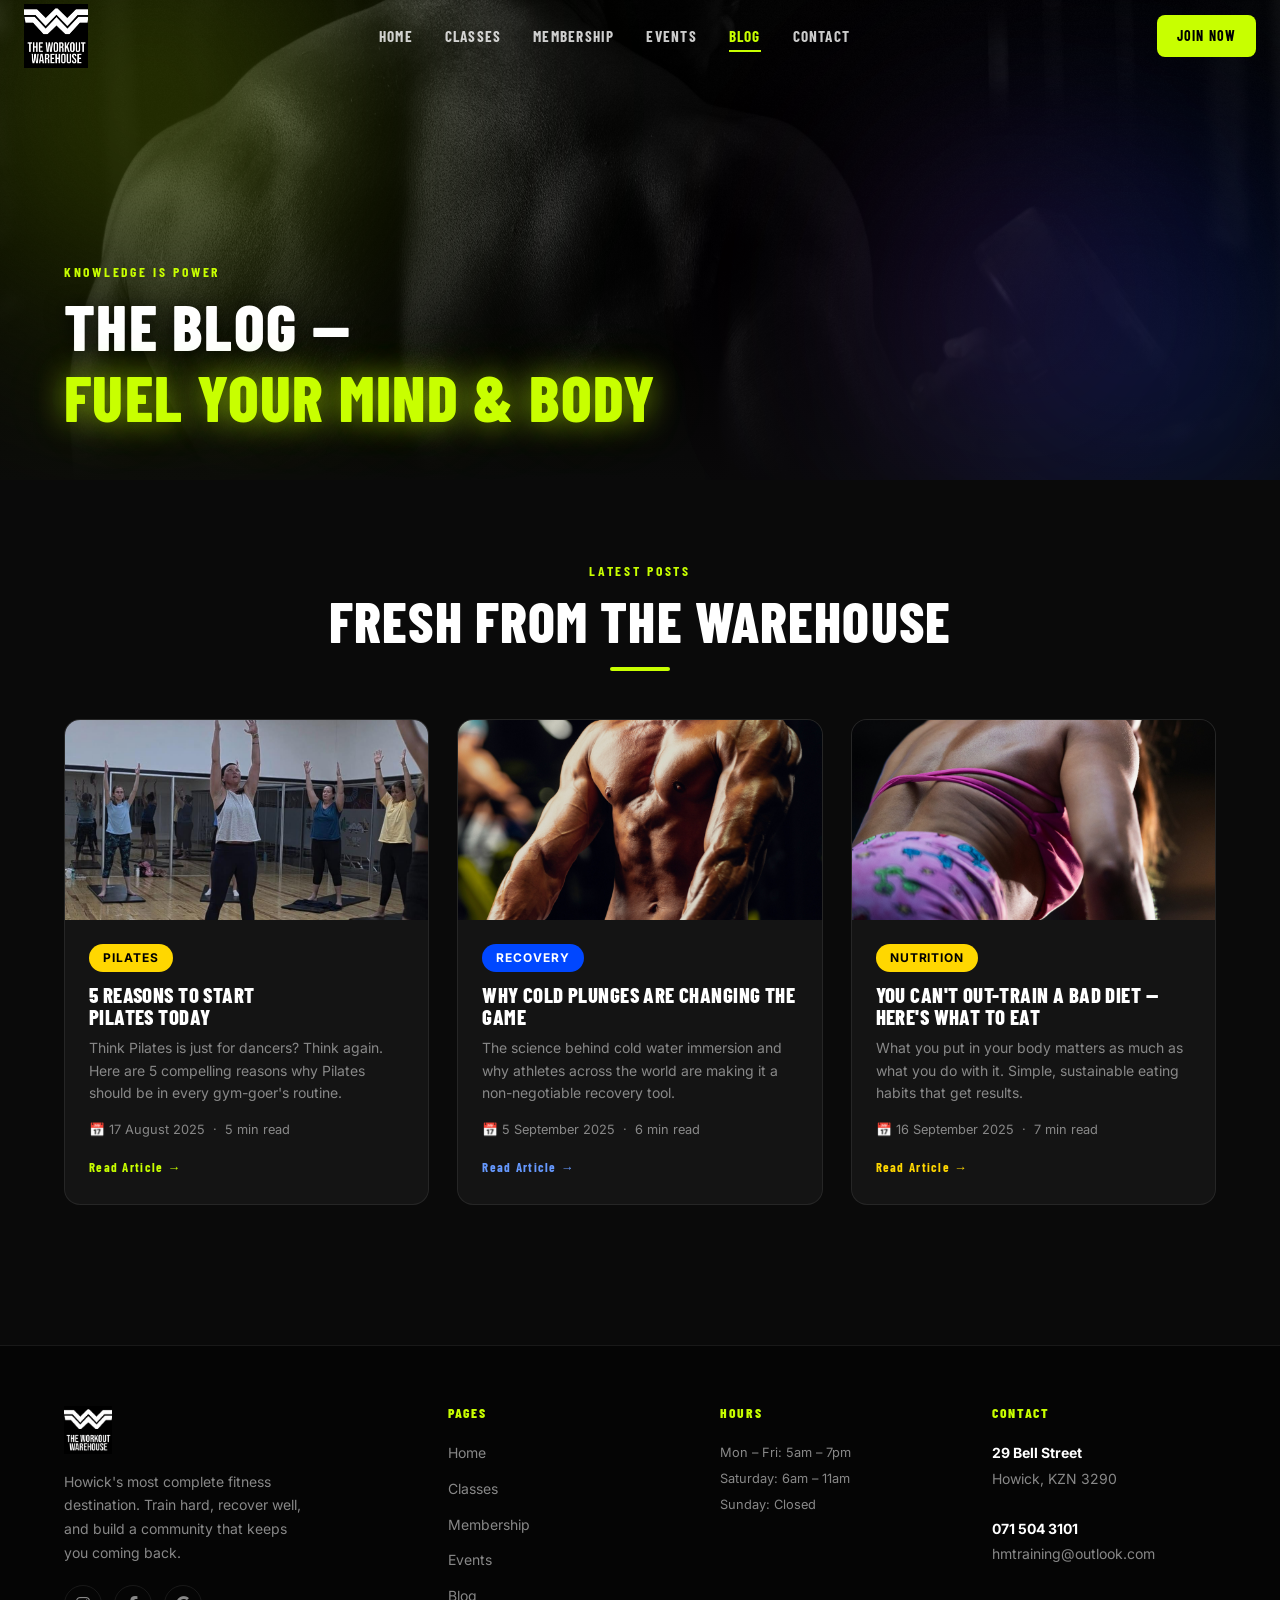
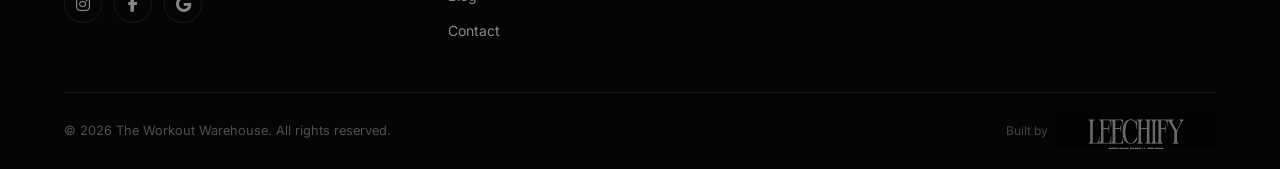
==== commit 6b6c52c3: "Nav, events, and blog updates - Rename Level Up to Events in nav across all pages - Remove completed" ====
--- a/blog.html
+++ b/blog.html
@@ -20,7 +20,7 @@
       <a href="index.html">Home</a>
       <a href="classes.html">Classes</a>
       <a href="membership.html">Membership</a>
-      <a href="levelup.html">Level Up</a>
+      <a href="levelup.html">Events</a>
       <a href="blog.html">Blog</a>
       <a href="contact.html">Contact</a>
     </nav>
@@ -34,7 +34,7 @@
     <a href="index.html">Home</a>
     <a href="classes.html">Classes</a>
     <a href="membership.html">Membership</a>
-    <a href="levelup.html">Level Up</a>
+    <a href="levelup.html">Events</a>
     <a href="blog.html">Blog</a>
     <a href="contact.html">Contact</a>
     <a href="membership.html" class="btn btn-primary">Join Now</a>
@@ -65,48 +65,53 @@
         </div>
 
         <div class="blog-grid">
-          <!-- Post 1 — featured (full article on this page) -->
-          <div class="blog-card reveal reveal-delay-1" style="grid-column: span 1;">
+          <!-- Post 1 -->
+          <a href="blog-pilates.html" class="blog-card reveal reveal-delay-1" style="grid-column: span 1; text-decoration: none; color: inherit; display: block;">
             <img src="Pilates1.jpeg" alt="5 Reasons to Start Pilates" loading="lazy" />
             <div class="blog-card-body">
               <span class="tag tag-gold">Pilates</span>
               <h3>5 Reasons to Start<br>Pilates Today</h3>
               <p>Think Pilates is just for dancers? Think again. Here are 5 compelling reasons why Pilates should be in every gym-goer's routine.</p>
               <div class="blog-card-meta">
-                <span>📅 August 2025</span>
+                <span>📅 17 August 2025</span>
                 <span>·</span>
                 <span>5 min read</span>
               </div>
+              <span style="display: inline-block; margin-top: 16px; font-family: var(--font-head); font-size: 0.8rem; font-weight: 700; letter-spacing: 0.1em; color: var(--neon-green);">Read Article →</span>
             </div>
-          </div>
+          </a>
 
-          <!-- Placeholder post 2 -->
-          <div class="blog-card reveal reveal-delay-2">
+          <!-- Post 2 -->
+          <a href="blog-cold-plunge.html" class="blog-card reveal reveal-delay-2" style="text-decoration: none; color: inherit; display: block;">
             <img src="Gym3.jpg" alt="Recovery tips" loading="lazy" />
             <div class="blog-card-body">
               <span class="tag tag-blue">Recovery</span>
               <h3>Why Cold Plunges Are Changing the Game</h3>
               <p>The science behind cold water immersion and why athletes across the world are making it a non-negotiable recovery tool.</p>
               <div class="blog-card-meta">
-                <span>📅 Coming Soon</span>
+                <span>📅 5 September 2025</span>
+                <span>·</span>
+                <span>6 min read</span>
               </div>
-              <span class="tag" style="background: rgba(255,255,255,0.06); color: var(--muted); margin-top: 16px; display: inline-block;">Coming Soon</span>
+              <span style="display: inline-block; margin-top: 16px; font-family: var(--font-head); font-size: 0.8rem; font-weight: 700; letter-spacing: 0.1em; color: #6699ff;">Read Article →</span>
             </div>
-          </div>
+          </a>
 
-          <!-- Placeholder post 3 -->
-          <div class="blog-card reveal reveal-delay-3">
+          <!-- Post 3 -->
+          <a href="blog-nutrition.html" class="blog-card reveal reveal-delay-3" style="text-decoration: none; color: inherit; display: block;">
             <img src="Gym5.jpg" alt="Nutrition tips" loading="lazy" />
             <div class="blog-card-body">
               <span class="tag tag-gold">Nutrition</span>
               <h3>You Can't Out-Train a Bad Diet — Here's What to Eat</h3>
               <p>What you put in your body matters as much as what you do with it. Simple, sustainable eating habits that get results.</p>
               <div class="blog-card-meta">
-                <span>📅 Coming Soon</span>
+                <span>📅 16 September 2025</span>
+                <span>·</span>
+                <span>7 min read</span>
               </div>
-              <span class="tag" style="background: rgba(255,255,255,0.06); color: var(--muted); margin-top: 16px; display: inline-block;">Coming Soon</span>
+              <span style="display: inline-block; margin-top: 16px; font-family: var(--font-head); font-size: 0.8rem; font-weight: 700; letter-spacing: 0.1em; color: var(--neon-gold);">Read Article →</span>
             </div>
-          </div>
+          </a>
         </div>
       </div>
     </section>
@@ -133,7 +138,7 @@
             <li><a href="index.html">Home</a></li>
             <li><a href="classes.html">Classes</a></li>
             <li><a href="membership.html">Membership</a></li>
-            <li><a href="levelup.html">Level Up</a></li>
+            <li><a href="levelup.html">Events</a></li>
             <li><a href="blog.html">Blog</a></li>
             <li><a href="contact.html">Contact</a></li>
           </ul>
--- a/css/styles.css
+++ b/css/styles.css
@@ -294,6 +294,7 @@
 }
 .mobile-nav a:hover { color: var(--neon-green); }
 .mobile-nav .btn { margin-top: 20px; text-align: center; justify-content: center; }
+.mobile-nav .btn-primary { color: #000; }
 
 /* ============================================================
    HERO SECTIONS
@@ -1603,28 +1604,51 @@
 @media (max-width: 768px) {
   .section-pad { padding: 56px 0; }
 
+  .contact-reels { display: none; }
   .nav-links, .header-cta { display: none; }
   .hamburger { display: flex; }
+  .site-header,
+  .site-header.scrolled { background: #000; backdrop-filter: none; }
 
   h1 { font-size: clamp(2rem, 8vw, 3rem); }
   h2 { font-size: clamp(1.6rem, 6vw, 2.4rem); }
 
-  .offer-grid { grid-template-columns: 1fr 1fr; gap: 14px; }
-  .recovery-features { grid-template-columns: 1fr; }
+  .offer-grid { grid-template-columns: 1fr 1fr; gap: 10px; }
+  .offer-card { padding: 16px 12px; }
+  .offer-icon { width: 48px; height: 48px; font-size: 1.4rem; margin-bottom: 10px; }
+  .offer-card h3 { font-size: 1rem; margin-bottom: 4px; }
+  .offer-card p { font-size: 0.78rem; }
+  .recovery-features { grid-template-columns: 1fr; gap: 10px; }
+  .recovery-feature { padding: 16px 12px; }
+  .recovery-feature .icon { font-size: 1.4rem; margin-bottom: 6px; }
+  .recovery-feature h4 { font-size: 1rem; margin-bottom: 4px; }
+  .recovery-feature p { font-size: 0.78rem; }
   .recovery-images img:first-child { height: 160px; }
 
   .carousel-item { width: 260px; height: 200px; }
 
-  .merch-grid { grid-template-columns: 1fr 1fr; }
+  .merch-grid { grid-template-columns: repeat(3, 1fr); gap: 6px; margin-bottom: 20px; }
 
   .reviews-grid { grid-template-columns: 1fr; }
 
   .hours-strip-inner { grid-template-columns: 1fr; gap: 32px; }
-
-  .footer-grid { grid-template-columns: 1fr; }
-  .footer-bottom { flex-direction: column; text-align: center; }
+  .hours-strip-inner .contact-info { order: -1; }
+
+
+  .footer-grid { grid-template-columns: 1fr 1fr 1fr; gap: 20px; padding-bottom: 28px; }
+  .footer-brand { grid-column: 1 / -1; display: flex; align-items: center; gap: 16px; flex-wrap: wrap; padding-bottom: 12px; border-bottom: 1px solid var(--border); }
+  .footer-brand img { height: 36px; margin-bottom: 0; }
+  .footer-brand p { display: none; }
+  .footer-social { margin-top: 0; }
+  .footer-col h4 { font-size: 0.72rem; margin-bottom: 10px; }
+  .footer-col ul { gap: 6px; }
+  .footer-col ul li a { font-size: 0.78rem; }
+  .footer-col address { font-size: 0.78rem; line-height: 1.6; }
+  .footer-bottom { flex-direction: column; text-align: center; gap: 8px; padding: 14px 0; }
+  .site-footer { padding-top: 28px; }
 
   .spotlight-grid { grid-template-columns: 1fr; }
+  .additional-classes-grid { grid-template-columns: 1fr !important; }
 
   .pricing-grid { grid-template-columns: repeat(2, 1fr); }
 
@@ -1650,7 +1674,7 @@
 
 @media (max-width: 480px) {
   .offer-grid { grid-template-columns: 1fr; }
-  .merch-grid { grid-template-columns: 1fr; }
+  .merch-grid { grid-template-columns: repeat(3, 1fr); }
   .pricing-grid { grid-template-columns: 1fr 1fr; }
   .extra-card-images { grid-template-columns: 1fr; height: auto; }
   .extra-card-images img { height: 160px; }
@@ -1675,9 +1699,11 @@
 
   /* Spotlight image strip shorter */
   .spotlight-images { height: 140px; }
-
-  /* Car wash images smaller */
-  .carwash-images img { height: 160px; }
+  .spotlight-images img { height: 140px; }
+
+  /* Car wash images — 2x2 collage */
+  .carwash-images { display: grid; grid-template-columns: 1fr 1fr; gap: 6px; }
+  .carwash-images img { height: 140px; }
 
   /* Event & challenge card body padding */
   .event-card-body { padding: 24px 20px; }
@@ -1730,7 +1756,7 @@
   .challenge-banner { padding: 28px 16px; }
 
   /* Footer gap */
-  .footer-grid { gap: 24px; }
+  .footer-grid { gap: 14px; }
 
   /* Map shorter */
   .map-wrap { height: 260px; }
